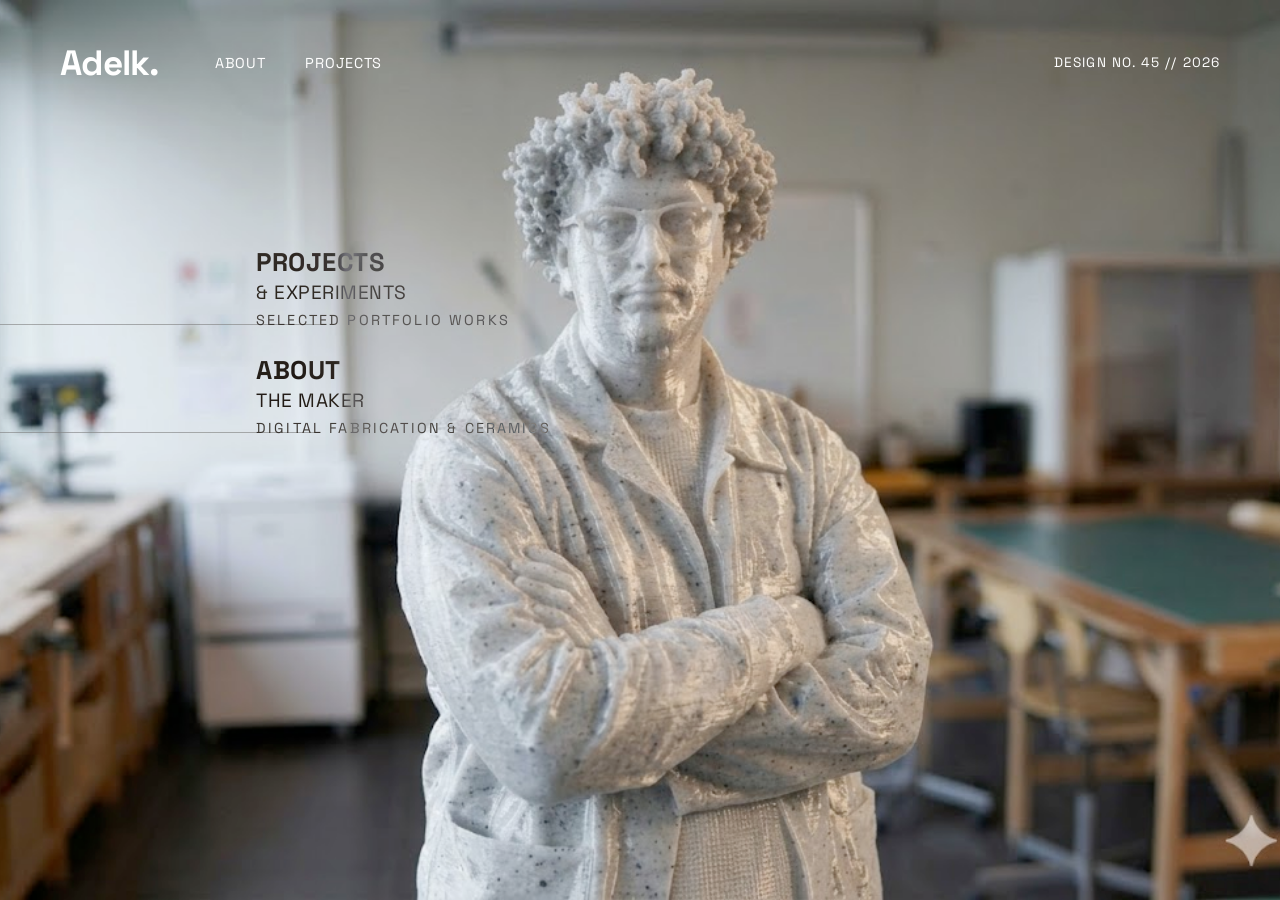
==== index.html @ 8883c1e1 "Initial commit for portfolio project with projects and about info" ====
<!DOCTYPE html>
<html lang="en">

<head>
    <meta charset="UTF-8">
    <meta name="viewport" content="width=device-width, initial-scale=1.0">
    <title>Adelk. - DESIGN NO. 45 // 2025</title>
    <link rel="stylesheet" href="style.css">
    <link rel="preconnect" href="https://fonts.googleapis.com">
    <link rel="preconnect" href="https://fonts.gstatic.com" crossorigin>
    <link href="https://fonts.googleapis.com/css2?family=Space+Grotesk:wght@300;400;600;700;800&display=swap"
        rel="stylesheet">
    <style>
        .clickable-info {
            text-decoration: none;
            color: inherit;
            display: block;
            pointer-events: auto;
            /* Re-enable pointer events since parent info-container has pointer-events: none */
            transition: opacity 0.3s ease, transform 0.3s ease;
        }

        .clickable-info:hover {
            opacity: 0.7;
            transform: translateX(10px);
        }
    </style>
</head>

<body>
    <div class="loader-mask"></div>
    <header class="header">
        <div class="header-left">
            <a href="index.html" class="logo" style="text-decoration:none; color:inherit;">Adelk.</a>
            <nav class="nav-links">
                <a href="about.html">About</a>
                <a href="projects.html">Projects</a>
            </nav>
        </div>
        <div class="header-right">DESIGN NO. 45 // 2026</div>
    </header>

    <main class="page-container">
        <!-- Giant Typography Background Overlay -->

        <!-- Blueprint Lines & Texts on the left -->
        <div class="info-container">
            <div class="blueprint-line line-1"></div>
            <div class="blueprint-line line-2"></div>

            <div class="info-block pos-1">
                <a href="projects.html" class="clickable-info">
                    <h2>PROJECTS<br><span>& EXPERIMENTS</span></h2>
                    <p style="margin-top: 5px;">SELECTED PORTFOLIO WORKS</p>
                </a>
            </div>

            <div class="info-block pos-2">
                <a href="about.html" class="clickable-info">
                    <h2>ABOUT<br><span>THE MAKER</span></h2>
                    <p style="margin-top: 5px;">DIGITAL FABRICATION & CERAMICS</p>
                </a>
            </div>
        </div>
    </main>
</body>

</html>
---- style.css ----
* {
    margin: 0;
    padding: 0;
    box-sizing: border-box;
}

body {
    font-family: 'Space Grotesk', sans-serif;
    color: #ffffff;
    overflow: hidden;
    -webkit-font-smoothing: antialiased;
    background-image: url('assets/main_bg.webp');
    background-size: cover;
    background-position: center;
    background-repeat: no-repeat;
    height: 100vh;
    width: 100vw;
}

.loader-mask {
    position: fixed;
    inset: 0;
    background: #000;
    z-index: 9999;
    animation: fadeOutLoader 0.8s ease-in-out 0.3s forwards;
    pointer-events: none;
}

@keyframes fadeOutLoader {
    to {
        opacity: 0;
        visibility: hidden;
    }
}

@keyframes fadeIn {
    from {
        opacity: 0;
    }

    to {
        opacity: 1;
    }
}

@keyframes slideUpFade {
    from {
        transform: translateY(40px);
        opacity: 0;
    }

    to {
        transform: translateY(0);
        opacity: 1;
    }
}

/* Header */
.header {
    position: fixed;
    top: 0;
    left: 0;
    width: 100%;
    padding: 40px 60px;
    display: flex;
    justify-content: space-between;
    align-items: center;
    z-index: 100;
    animation: fadeIn 1s ease-out 0.8s backwards;
    pointer-events: none;
}

.header-left {
    display: flex;
    align-items: center;
    gap: 3.5rem;
    pointer-events: auto;
}

.logo {
    font-size: 2.2rem;
    font-weight: 800;
    letter-spacing: -0.02em;
    text-decoration: none;
    color: #ffffff;
}

.nav-links {
    display: flex;
    gap: 2.5rem;
    align-items: center;
}

.nav-links a {
    color: #ffffff;
    text-decoration: none;
    font-size: 0.9rem;
    font-weight: 400;
    letter-spacing: 0.05em;
    text-transform: uppercase;
    position: relative;
    transition: opacity 0.3s ease;
}

.nav-links a::after {
    content: '';
    position: absolute;
    bottom: -4px;
    left: 0;
    width: 100%;
    height: 1px;
    background-color: #ffffff;
    transform: scaleX(0);
    transform-origin: right;
    transition: transform 0.4s cubic-bezier(0.19, 1, 0.22, 1);
}

.nav-links a:hover::after {
    transform: scaleX(1);
    transform-origin: left;
}

.nav-links a:hover {
    opacity: 0.7;
}

.header-right {
    font-size: 0.85rem;
    font-weight: 400;
    letter-spacing: 0.08em;
    text-transform: uppercase;
}

.header-design-text {
    font-size: 0.85rem;
    font-weight: 400;
    letter-spacing: 0.08em;
    text-transform: uppercase;
    display: none;
    /* Hide on mobile if needed, but let's keep it next to menu for now */
}

@media (min-width: 600px) {
    .header-design-text {
        display: block;
    }
}

/* Page Content Pages */
.page-content {
    background-color: rgba(17, 17, 17, 0.85);
    backdrop-filter: blur(10px);
    -webkit-backdrop-filter: blur(10px);
    overflow-y: auto;
    /* enable scrolling for inner pages */
    align-items: flex-start;
    padding-top: 120px;
}

.page-content.light-theme {
    background-color: transparent;
    backdrop-filter: none;
    -webkit-backdrop-filter: none;
}

.content-box {
    text-align: center;
    max-width: 600px;
    margin: 40px auto;
    padding: 40px;
    animation: slideUpFade 1s ease-out 0.4s backwards;
}

.content-box h1 {
    font-size: 3rem;
    font-weight: 800;
    margin-bottom: 20px;
    letter-spacing: -0.02em;
}

.content-box p {
    font-size: 1.1rem;
    line-height: 1.6;
    color: rgba(255, 255, 255, 0.8);
}

/* --- Light Layout Styles --- */
body.light-theme {
    background-image: none;
    background-color: #ffffff;
    color: #111111;
    overflow-x: hidden;
    overflow-y: auto;
    height: auto;
    min-height: 100vh;
}

.light-theme .header .logo,
.light-theme .header .nav-links a,
.light-theme .header .header-right {
    color: #111111 !important;
}

.light-theme .nav-links a::after {
    background-color: #111111;
}

.projects-horizontal-layout {
    display: flex;
    width: 100vw;
    height: calc(100vh - 120px);
    overflow: hidden;
    padding: 20px 0 60px 0;
    font-family: 'Space Grotesk', sans-serif;
}

/* Left Side: Slider Viewport */
.slider-viewport {
    flex: 1;
    position: relative;
    overflow: hidden;
    padding-left: 5vw;
    display: flex;
    align-items: center;
}

.slider-track {
    display: flex;
    height: 60vh;
    min-height: 400px;
    align-items: center;
    transition: transform 0.8s cubic-bezier(0.25, 1, 0.5, 1);
    gap: 3vw;
}

/* Individual Slide */
.slide {
    position: relative;
    width: 25vw;
    min-width: 300px;
    height: 100%;
    display: flex;
    flex-direction: column;
    transition: all 0.8s cubic-bezier(0.25, 1, 0.5, 1);
    opacity: 0.4;
    cursor: pointer;
}

.slide.active {
    width: 45vw;
    min-width: 500px;
    opacity: 1;
    cursor: default;
}

.slide-image-container {
    position: relative;
    width: 100%;
    height: 70%;
    overflow: hidden;
}

.slide img {
    width: 100%;
    height: 100%;
    object-fit: cover;
    transition: transform 0.8s;
}

.slide.active img {
    transform: scale(1.02);
}

.slide-overlay {
    position: absolute;
    inset: 0;
    background: rgba(0, 0, 0, 0.2);
    display: flex;
    flex-direction: column;
    justify-content: center;
    align-items: center;
    opacity: 0;
    transition: opacity 0.5s;
    color: #ffffff;
    text-align: center;
}

.slide.active .slide-overlay {
    opacity: 1;
}

.slide-overlay h2 {
    font-size: 2.5rem;
    font-weight: 800;
    letter-spacing: 0.05em;
    line-height: 1.2;
    margin-bottom: 20px;
    text-shadow: 0 4px 12px rgba(0, 0, 0, 0.3);
}

.slide-stats {
    display: flex;
    gap: 20px;
    position: absolute;
    bottom: 20px;
    left: 20px;
    font-size: 0.9rem;
    font-weight: 600;
    text-shadow: 0 2px 8px rgba(0, 0, 0, 0.3);
}

.slide-index-bg {
    position: absolute;
    bottom: -15px;
    right: 15px;
    font-size: 4rem;
    font-weight: 800;
    color: transparent;
    -webkit-text-stroke: 1px rgba(255, 255, 255, 0.6);
    opacity: 0;
    transition: opacity 0.5s;
}

.slide:not(.active) .slide-index-bg {
    opacity: 1;
}

.slide-footer {
    margin-top: 20px;
    display: flex;
    flex-direction: row;
    justify-content: space-between;
    align-items: flex-start;
    gap: 20px;
    padding-top: 15px;
    border-top: 1px solid #e0e0e0;
}

.slide-excerpt {
    font-size: 0.8rem;
    line-height: 1.6;
    color: #888;
    flex: 1;
}

.slide.active .slide-excerpt {
    color: #444;
}

.more-link {
    font-size: 0.75rem;
    font-weight: 700;
    color: #111;
    text-decoration: none;
    letter-spacing: 0.1em;
    white-space: nowrap;
    opacity: 0;
    transition: opacity 0.3s;
}

.slide.active .more-link {
    opacity: 1;
}

/* Right Side: Sidebar */
.slider-sidebar {
    width: 350px;
    flex-shrink: 0;
    padding: 20px 60px 40px 40px;
    display: flex;
    flex-direction: column;
    justify-content: center;
    position: relative;
}

.sidebar-header {
    display: flex;
    align-items: flex-start;
    margin-bottom: 20px;
    position: relative;
}

.sidebar-line {
    position: absolute;
    left: -80px;
    top: 25px;
    width: 60px;
    height: 1px;
    background: #ccc;
}

.sidebar-num {
    font-size: 3.5rem;
    font-weight: 200;
    line-height: 1;
    color: transparent;
    -webkit-text-stroke: 1px #ccc;
    margin-right: 15px;
}

.sidebar-title {
    font-size: 1.3rem;
    font-weight: 800;
    line-height: 1.2;
    padding-top: 8px;
}

.sidebar-desc {
    font-size: 0.85rem;
    line-height: 1.6;
    color: #888;
    margin-bottom: 40px;
}

.sidebar-nav {
    display: flex;
    flex-direction: column;
    gap: 30px;
}

.nav-numbers {
    display: flex;
    flex-direction: column;
    gap: 15px;
    font-size: 0.9rem;
    font-weight: 600;
    color: #ccc;
    align-items: flex-start;
    padding-left: 20px;
}

.nav-num {
    cursor: pointer;
    transition: color 0.3s;
}

.nav-num:hover,
.nav-num.active {
    color: #111;
}

.nav-buttons {
    display: flex;
    gap: 10px;
}

.nav-btn {
    border: 1px solid #ddd;
    background: transparent;
    padding: 15px 20px;
    font-family: inherit;
    font-size: 0.7rem;
    font-weight: 700;
    letter-spacing: 0.1em;
    cursor: pointer;
    color: #111;
    transition: background 0.3s, color 0.3s, border-color 0.3s;
    text-align: center;
    flex: 1;
    border-radius: 4px;
}

.nav-btn span {
    font-size: 1rem;
    font-weight: 300;
    display: block;
    margin-top: 5px;
    color: #888;
}

.nav-btn:hover {
    border-color: #111;
}

.scroll-indicator {
    position: absolute;
    bottom: 20px;
    right: 40px;
    display: flex;
    flex-direction: column;
    align-items: center;
    gap: 15px;
    font-size: 0.6rem;
    font-weight: 600;
    letter-spacing: 0.1em;
    color: #999;
}

.scroll-line {
    width: 1px;
    height: 40px;
    background: #ccc;
}

/* Fixed Header Adjustment */
.projects-horizontal-layout {
    display: flex;
    width: 100vw;
    height: auto;
    min-height: calc(100vh - 120px);
    overflow: visible;
    padding: 20px 0 60px 0;
    font-family: 'Space Grotesk', sans-serif;
}

/* --- Project Scrolling Details --- */
.project-details-scroll {
    width: 100%;
    max-width: 1200px;
    margin: 0 auto;
    padding: 20px 40px 100px 40px;
    /* Reduced top padding from 100px to 20px */
}

.detail-block {
    display: flex;
    align-items: center;
    justify-content: space-between;
    gap: 80px;
    margin-bottom: 150px;
}

/* Reverse every other block */
.detail-block:nth-child(even) {
    flex-direction: row-reverse;
}

.detail-text {
    flex: 1;
    color: #111;
}

.detail-title {
    font-size: 2.5rem;
    font-weight: 800;
    letter-spacing: -0.02em;
    margin-bottom: 25px;
    line-height: 1.1;
    opacity: 0;
    transform: translateY(30px);
    transition: opacity 0.8s ease, transform 0.8s cubic-bezier(0.19, 1, 0.22, 1);
}

.detail-paragraph {
    font-size: 1.15rem;
    line-height: 1.8;
    color: #444;
    opacity: 0;
    transform: translateY(30px);
    transition: opacity 0.8s ease 0.2s, transform 0.8s cubic-bezier(0.19, 1, 0.22, 1) 0.2s;
}

.detail-image {
    flex: 1;
    max-width: 50vw;
    position: relative;
    border-radius: 8px;
    overflow: hidden;
    box-shadow: 0 20px 50px rgba(0, 0, 0, 0.1);
    opacity: 0;
    transform: translateY(40px) scale(0.95);
    transition: all 1s cubic-bezier(0.19, 1, 0.22, 1) 0.1s;
}

.detail-image.no-shadow {
    box-shadow: none !important;
}

.detail-image img {
    width: 100%;
    height: auto;
    display: block;
    transform: scale(1.1);
    transition: transform 1.5s cubic-bezier(0.19, 1, 0.22, 1);
}

/* Animation triggers (applied via JS Intersection Observer) */
.detail-block.in-view .detail-title,
.detail-block.in-view .detail-paragraph {
    opacity: 1;
    transform: translateY(0);
}

.detail-block.in-view .detail-image {
    opacity: 1;
    transform: translateY(0) scale(1);
}

.detail-block.in-view .detail-image img {
    transform: scale(1);
}

/* Page Container (Modify to allow natural scrolling page) */
.page-container {
    position: relative;
    width: 100vw;
    min-height: 100vh;
    display: block;
}

.giant-outline {
    position: absolute;
    left: 55%;
    top: 50%;
    transform: translate(-50%, -50%);
    font-size: 55vw;
    font-family: 'Helvetica Neue', Helvetica, Arial, sans-serif;
    font-weight: 200;
    color: transparent;
    -webkit-text-stroke: 1.5px rgba(255, 255, 255, 0.45);
    letter-spacing: -0.05em;
    pointer-events: none;
    animation: fadeIn 1.2s ease-out 0.6s backwards;
}

.info-container {
    position: absolute;
    top: 0;
    left: 0;
    width: 100%;
    height: 100%;
    pointer-events: none;
    mix-blend-mode: difference;
    /* helps with readability */
}

.blueprint-line {
    position: absolute;
    height: 1px;
    background-color: rgba(255, 255, 255, 0.3);
    left: 0;
    animation: fadeIn 1s ease-out 1s backwards;
}

.line-1 {
    top: 36%;
    width: 25vw;
}

.line-2 {
    top: 48%;
    width: 25vw;
}

.info-block {
    position: absolute;
    left: 20vw;
    transform: translateY(-50%);
    animation: slideUpFade 1s ease-out 0.9s backwards;
}

.info-block.pos-1 {
    top: 32%;
}

.info-block.pos-2 {
    top: 44%;
}

.info-block p {
    font-weight: 400;
    font-size: 0.9rem;
    line-height: 1.6;
    letter-spacing: 0.15em;
    color: rgba(255, 255, 255, 0.85);
}

.info-block h2 {
    font-weight: 800;
    font-size: 1.6rem;
    line-height: 1.1;
    letter-spacing: 0.02em;
    color: #ffffff;
    margin-top: 5px;
}

.info-block h2 span {
    font-weight: 400;
    font-size: 1.2rem;
}

/* Responsive */
@media (max-width: 900px) {
    .header {
        padding: 30px;
    }

    .header-left {
        gap: 2rem;
    }

    .nav-links {
        gap: 1.5rem;
    }

    .giant-outline {
        font-size: 80vw;
    }

    .info-block {
        left: 10vw;
    }

    .blueprint-line.line-1,
    .blueprint-line.line-2 {
        width: 15vw;
    }

    .details-gallery {
        grid-template-columns: 1fr;
    }
}

@media (max-width: 600px) {
    .header {
        padding: 20px;
        flex-direction: column;
        gap: 15px;
    }

    .header-left {
        flex-direction: column;
        gap: 10px;
    }

    .nav-links {
        gap: 1rem;
    }

    .logo {
        font-size: 1.5rem;
    }

    .header-right {
        font-size: 0.6rem;
    }

    .giant-outline {
        font-size: 100vw;
        top: 40%;
    }

    .info-block.pos-1 {
        top: 25%;
    }

    .info-block.pos-2 {
        top: 40%;
    }

    .carousel-container {
        height: 40vh;
        min-height: 300px;
    }

    .details-content {
        padding: 20px;
    }

    .details-gallery img {
        height: 250px;
    }
}
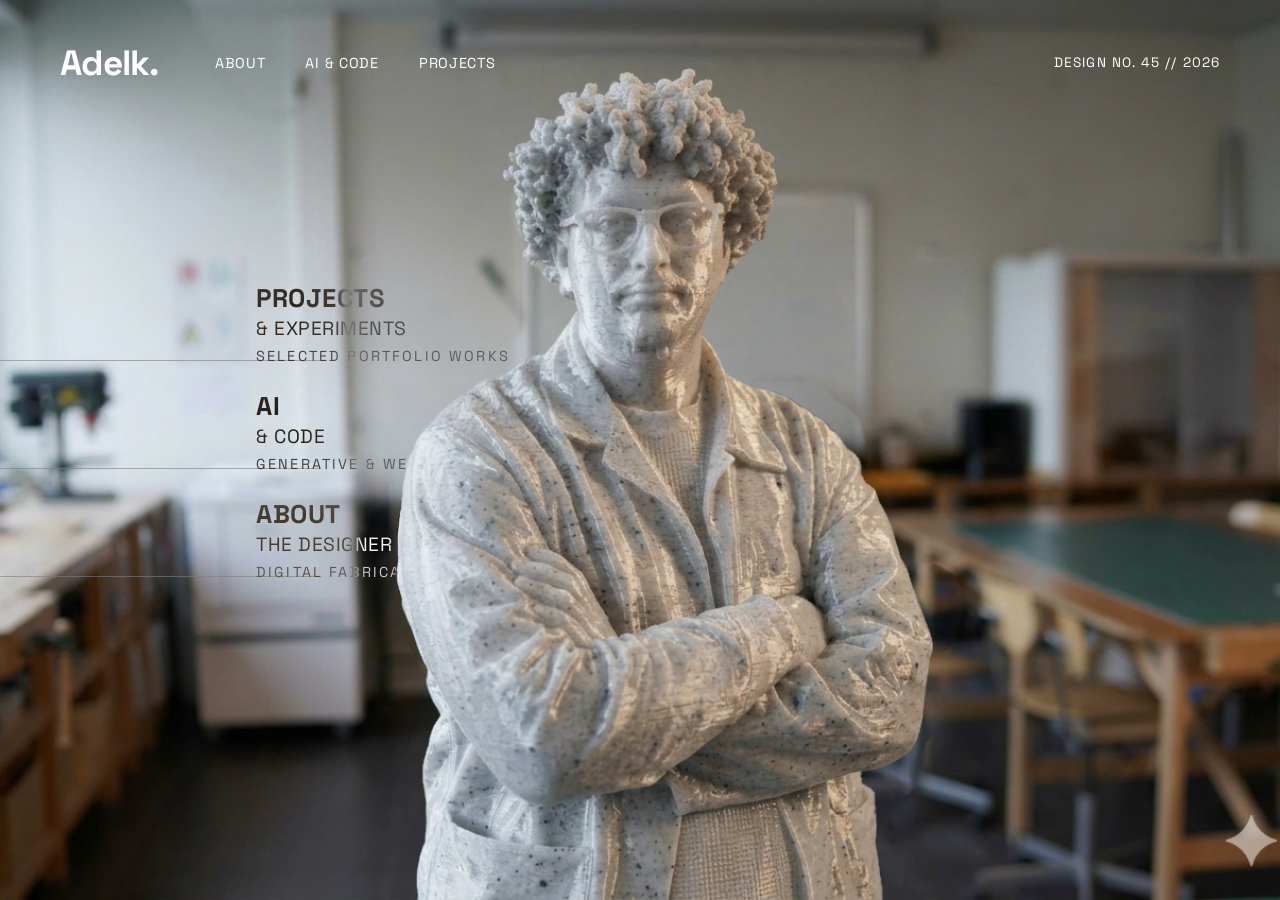
==== commit c9e959f1: "Update LinkedIn URL and fix projects page header text color" ====
--- a/index.html
+++ b/index.html
@@ -34,6 +34,7 @@
             <a href="index.html" class="logo" style="text-decoration:none; color:inherit;">Adelk.</a>
             <nav class="nav-links">
                 <a href="about.html">About</a>
+                <a href="ai.html" class="ai-hover-trigger">AI & CODE</a>
                 <a href="projects.html">Projects</a>
             </nav>
         </div>
@@ -47,6 +48,7 @@
         <div class="info-container">
             <div class="blueprint-line line-1"></div>
             <div class="blueprint-line line-2"></div>
+            <div class="blueprint-line line-3"></div>
 
             <div class="info-block pos-1">
                 <a href="projects.html" class="clickable-info">
@@ -56,13 +58,48 @@
             </div>
 
             <div class="info-block pos-2">
+                <a href="ai.html" class="clickable-info ai-hover-trigger">
+                    <h2>AI<br><span>& CODE</span></h2>
+                    <p style="margin-top: 5px;">GENERATIVE & WEB SYSTEMS</p>
+                </a>
+            </div>
+
+            <div class="info-block pos-3">
                 <a href="about.html" class="clickable-info">
-                    <h2>ABOUT<br><span>THE MAKER</span></h2>
+                    <h2>ABOUT<br><span>THE DESIGNER</span></h2>
                     <p style="margin-top: 5px;">DIGITAL FABRICATION & CERAMICS</p>
                 </a>
             </div>
         </div>
+        <div class="home-subject-container" id="homeSubject">
+            <img src="assets/subject_about.png" alt="About Me" class="home-subject-about">
+            <img src="assets/subject_projects.png" alt="My Projects" class="home-subject-projects">
+            <img src="assets/subject_ai.png" alt="AI & CODE" class="home-subject-ai">
+        </div>
     </main>
+
+    <script>
+        document.addEventListener('DOMContentLoaded', () => {
+            const aboutLinks = document.querySelectorAll('a[href="about.html"]');
+            const projectLinks = document.querySelectorAll('a[href="projects.html"]');
+
+            aboutLinks.forEach(link => {
+                link.addEventListener('mouseenter', () => document.body.classList.add('show-about-hover'));
+                link.addEventListener('mouseleave', () => document.body.classList.remove('show-about-hover'));
+            });
+
+            projectLinks.forEach(link => {
+                link.addEventListener('mouseenter', () => document.body.classList.add('show-project-hover'));
+                link.addEventListener('mouseleave', () => document.body.classList.remove('show-project-hover'));
+            });
+
+            const aiLinks = document.querySelectorAll('.ai-hover-trigger');
+            aiLinks.forEach(link => {
+                link.addEventListener('mouseenter', () => document.body.classList.add('show-ai-hover'));
+                link.addEventListener('mouseleave', () => document.body.classList.remove('show-ai-hover'));
+            });
+        });
+    </script>
 </body>
 
 </html>
--- a/style.css
+++ b/style.css
@@ -7,9 +7,10 @@
 body {
     font-family: 'Space Grotesk', sans-serif;
     color: #ffffff;
-    overflow: hidden;
+    overflow-y: auto;
+    overflow-x: hidden;
     -webkit-font-smoothing: antialiased;
-    background-image: url('assets/main_bg.webp');
+    background-image: url('assets/main_bg_clean.png');
     background-size: cover;
     background-position: center;
     background-repeat: no-repeat;
@@ -68,7 +69,30 @@
     z-index: 100;
     animation: fadeIn 1s ease-out 0.8s backwards;
     pointer-events: none;
-}
+    transition: padding 0.4s ease, background-color 0.4s ease, border-bottom 0.4s ease, backdrop-filter 0.4s ease, transform 0.4s cubic-bezier(0.16, 1, 0.3, 1);
+}
+
+/* Scrolled state for header */
+.header.scrolled {
+    padding: 18px 60px;
+    background-color: rgba(245, 245, 245, 0.7);
+    backdrop-filter: blur(12px);
+    -webkit-backdrop-filter: blur(12px);
+    border-bottom: 1px solid rgba(0, 0, 0, 0.05);
+    pointer-events: auto;
+}
+
+/* Hidden state for header on scroll down */
+.header.header-hidden {
+    transform: translateY(-100%);
+}
+
+/* Dark theme specific scrolled state */
+.projects-page-body .header.scrolled {
+    background-color: rgba(0, 0, 0, 0.75);
+    border-bottom: 1px solid rgba(255, 255, 255, 0.08);
+}
+
 
 .header-left {
     display: flex;
@@ -205,311 +229,341 @@
     background-color: #111111;
 }
 
-.projects-horizontal-layout {
+.projects-page-body .header .logo,
+.projects-page-body .header .nav-links a,
+.projects-page-body .header .header-right {
+    color: #ffffff !important;
+}
+
+.projects-page-body .nav-links a::after {
+    background-color: #ffffff !important;
+}
+
+/* --- New Hero Showcase (Full-Screen Immersive) --- */
+.projects-page {
+    background: #000000;
+    overflow-x: hidden;
+    color: #ffffff;
+}
+
+/* Ensure the body image from main page doesn't overlay here */
+.projects-page-body {
+    background-image: none !important;
+    background-color: #000000;
+    overflow-y: auto !important; /* Allow scrolling on projects page */
+}
+
+.hero-showcase {
     display: flex;
     width: 100vw;
-    height: calc(100vh - 120px);
-    overflow: hidden;
-    padding: 20px 0 60px 0;
+    min-height: 100vh;
+    padding: 0 5vw;
+    align-items: center;
+    justify-content: space-between;
+    position: relative;
+    z-index: 2;
     font-family: 'Space Grotesk', sans-serif;
-}
-
-/* Left Side: Slider Viewport */
-.slider-viewport {
-    flex: 1;
-    position: relative;
-    overflow: hidden;
-    padding-left: 5vw;
-    display: flex;
-    align-items: center;
-}
-
-.slider-track {
-    display: flex;
-    height: 60vh;
-    min-height: 400px;
-    align-items: center;
-    transition: transform 0.8s cubic-bezier(0.25, 1, 0.5, 1);
-    gap: 3vw;
-}
-
-/* Individual Slide */
-.slide {
-    position: relative;
-    width: 25vw;
-    min-width: 300px;
-    height: 100%;
-    display: flex;
-    flex-direction: column;
-    transition: all 0.8s cubic-bezier(0.25, 1, 0.5, 1);
-    opacity: 0.4;
-    cursor: pointer;
-}
-
-.slide.active {
-    width: 45vw;
-    min-width: 500px;
-    opacity: 1;
-    cursor: default;
-}
-
-.slide-image-container {
-    position: relative;
-    width: 100%;
-    height: 70%;
-    overflow: hidden;
-}
-
-.slide img {
+    margin-bottom: 0;
+}
+
+/* The background container for the immersive image */
+.main-image-wrapper {
+    position: fixed;
+    top: 0;
+    left: 0;
+    width: 100vw;
+    height: 100vh;
+    z-index: -1;
+    pointer-events: none;
+}
+
+.main-image-wrapper img {
     width: 100%;
     height: 100%;
     object-fit: cover;
-    transition: transform 0.8s;
-}
-
-.slide.active img {
-    transform: scale(1.02);
-}
-
-.slide-overlay {
+    transition: transform 1.2s cubic-bezier(0.19, 1, 0.22, 1), opacity 0.8s ease, filter 0.8s ease;
+}
+
+.main-image-wrapper.blurred img {
+    filter: blur(25px);
+}
+
+/* Soft dark overlay to help text legibility */
+.main-image-wrapper::after {
+    content: '';
     position: absolute;
     inset: 0;
-    background: rgba(0, 0, 0, 0.2);
+    background: linear-gradient(to bottom, rgba(0, 0, 0, 0.2) 0%, rgba(0, 0, 0, 0.5) 100%);
+    pointer-events: none;
+}
+
+/* Left: Large Titles & Socials */
+.hero-left {
+    flex: 0 0 35%;
     display: flex;
     flex-direction: column;
     justify-content: center;
-    align-items: center;
-    opacity: 0;
-    transition: opacity 0.5s;
+    padding-bottom: 5vh;
+}
+
+.project-index-large {
+    font-size: 1.5rem;
+    font-weight: 700;
+    margin-bottom: 20px;
+    opacity: 0.8;
     color: #ffffff;
-    text-align: center;
-}
-
-.slide.active .slide-overlay {
-    opacity: 1;
-}
-
-.slide-overlay h2 {
-    font-size: 2.5rem;
+    text-shadow: 0 2px 10px rgba(0, 0, 0, 0.3);
+}
+
+.project-title-large {
+    font-size: 7rem;
     font-weight: 800;
-    letter-spacing: 0.05em;
-    line-height: 1.2;
-    margin-bottom: 20px;
-    text-shadow: 0 4px 12px rgba(0, 0, 0, 0.3);
-}
-
-.slide-stats {
-    display: flex;
-    gap: 20px;
-    position: absolute;
-    bottom: 20px;
-    left: 20px;
-    font-size: 0.9rem;
-    font-weight: 600;
-    text-shadow: 0 2px 8px rgba(0, 0, 0, 0.3);
-}
-
-.slide-index-bg {
-    position: absolute;
-    bottom: -15px;
-    right: 15px;
-    font-size: 4rem;
-    font-weight: 800;
-    color: transparent;
-    -webkit-text-stroke: 1px rgba(255, 255, 255, 0.6);
-    opacity: 0;
-    transition: opacity 0.5s;
-}
-
-.slide:not(.active) .slide-index-bg {
-    opacity: 1;
-}
-
-.slide-footer {
-    margin-top: 20px;
-    display: flex;
-    flex-direction: row;
-    justify-content: space-between;
-    align-items: flex-start;
-    gap: 20px;
-    padding-top: 15px;
-    border-top: 1px solid #e0e0e0;
-}
-
-.slide-excerpt {
-    font-size: 0.8rem;
+    line-height: 0.9;
+    letter-spacing: -0.04em;
+    margin-bottom: 30px;
+    text-transform: uppercase;
+    color: #ffffff;
+    text-shadow: 0 5px 30px rgba(0, 0, 0, 0.5);
+}
+
+.project-excerpt-large {
+    font-size: 1.1rem;
     line-height: 1.6;
-    color: #888;
-    flex: 1;
-}
-
-.slide.active .slide-excerpt {
-    color: #444;
-}
-
-.more-link {
-    font-size: 0.75rem;
-    font-weight: 700;
-    color: #111;
-    text-decoration: none;
-    letter-spacing: 0.1em;
-    white-space: nowrap;
-    opacity: 0;
-    transition: opacity 0.3s;
-}
-
-.slide.active .more-link {
-    opacity: 1;
-}
-
-/* Right Side: Sidebar */
-.slider-sidebar {
-    width: 350px;
-    flex-shrink: 0;
-    padding: 20px 60px 40px 40px;
-    display: flex;
-    flex-direction: column;
-    justify-content: center;
-    position: relative;
-}
-
-.sidebar-header {
-    display: flex;
-    align-items: flex-start;
-    margin-bottom: 20px;
-    position: relative;
-}
-
-.sidebar-line {
-    position: absolute;
-    left: -80px;
-    top: 25px;
-    width: 60px;
-    height: 1px;
-    background: #ccc;
-}
-
-.sidebar-num {
-    font-size: 3.5rem;
-    font-weight: 200;
-    line-height: 1;
-    color: transparent;
-    -webkit-text-stroke: 1px #ccc;
-    margin-right: 15px;
-}
-
-.sidebar-title {
-    font-size: 1.3rem;
-    font-weight: 800;
-    line-height: 1.2;
-    padding-top: 8px;
-}
-
-.sidebar-desc {
-    font-size: 0.85rem;
-    line-height: 1.6;
-    color: #888;
+    color: rgba(255, 255, 255, 0.9);
+    max-width: 400px;
     margin-bottom: 40px;
 }
 
-.sidebar-nav {
-    display: flex;
-    flex-direction: column;
-    gap: 30px;
-}
-
-.nav-numbers {
+.hero-socials {
     display: flex;
     flex-direction: column;
     gap: 15px;
-    font-size: 0.9rem;
+    position: absolute;
+    left: 2vw;
+    top: 50%;
+    transform: translateY(-50%);
+}
+
+.hero-socials a {
+    writing-mode: vertical-rl;
+    text-orientation: mixed;
+    transform: rotate(180deg);
+    font-size: 0.7rem;
     font-weight: 600;
-    color: #ccc;
-    align-items: flex-start;
-    padding-left: 20px;
-}
-
-.nav-num {
+    text-decoration: none;
+    color: rgba(255, 255, 255, 0.6);
+    letter-spacing: 0.2em;
+    transition: color 0.3s;
+}
+
+.hero-socials a:hover {
+    color: #ffffff;
+}
+
+.hero-read-more {
+    margin-top: 20px;
+    background: transparent;
+    border: 1px solid rgba(255, 255, 255, 0.3);
+    color: #ffffff;
+    padding: 12px 25px;
+    font-size: 0.8rem;
+    font-weight: 600;
+    letter-spacing: 0.15em;
+    text-transform: uppercase;
     cursor: pointer;
-    transition: color 0.3s;
-}
-
-.nav-num:hover,
-.nav-num.active {
+    transition: all 0.3s cubic-bezier(0.19, 1, 0.22, 1);
+    width: fit-content;
+    border-radius: 2px;
+}
+
+.hero-read-more:hover {
+    background: #ffffff;
+    color: #000000;
+    border-color: #ffffff;
+    transform: translateY(-2px);
+    box-shadow: 0 5px 15px rgba(255, 255, 255, 0.2);
+}
+
+/* Center: Focal area for dots */
+.hero-center {
+    flex: 1;
+    height: 100%;
+    display: flex;
+    flex-direction: column;
+    align-items: center;
+    justify-content: flex-end;
+    padding-bottom: 5vh;
+    position: relative;
+    pointer-events: none;
+}
+
+.hero-dots-wrapper {
+    position: absolute;
+    bottom: 40px;
+    left: 50%;
+    transform: translateX(-50%);
+    display: flex;
+    align-items: center;
+    gap: 30px;
+    z-index: 10;
+    pointer-events: auto;
+}
+
+.hero-arrow {
+    background: transparent;
+    border: none;
+    color: rgba(255, 255, 255, 0.4);
+    cursor: pointer;
+    display: flex;
+    align-items: center;
+    justify-content: center;
+    padding: 10px;
+    transition: all 0.3s cubic-bezier(0.19, 1, 0.22, 1);
+}
+
+.hero-arrow:hover {
+    color: #ffffff;
+    transform: scale(1.2);
+}
+
+.hero-arrow svg {
+    width: 28px;
+    height: 28px;
+}
+
+.hero-dots {
+    display: flex;
+    gap: 16px;
+    align-items: center;
+}
+
+.dot {
+    width: 8px;
+    height: 8px;
+    border-radius: 50%;
+    background: rgba(255, 255, 255, 0.4);
+    cursor: pointer;
+    transition: all 0.4s cubic-bezier(0.19, 1, 0.22, 1);
+    position: relative;
+}
+
+/* Expand clickable hitbox of the dot */
+.dot::after {
+    content: '';
+    position: absolute;
+    top: -8px;
+    left: -8px;
+    right: -8px;
+    bottom: -8px;
+}
+
+.dot:hover {
+    background: rgba(255, 255, 255, 0.8);
+    transform: scale(1.2);
+}
+
+.dot.active {
+    background: #ffffff;
+    transform: scale(1.5);
+    box-shadow: 0 0 12px rgba(255, 255, 255, 0.5);
+}
+
+/* Spinner Keyframes for details loader */
+@keyframes spin {
+    to {
+        transform: rotate(360deg);
+    }
+}
+
+
+/* Next Project Transition Footer (at the bottom of detail pages) */
+.next-project-footer {
+    margin-top: 120px;
+    padding: 100px 0;
+    border-top: 1px solid rgba(0, 0, 0, 0.05);
+    text-align: center;
+    cursor: pointer;
+    transition: background-color 0.4s ease;
+}
+
+.next-project-footer:hover {
+    background-color: rgba(0, 0, 0, 0.01);
+}
+
+.next-project-label {
+    font-size: 0.8rem;
+    font-weight: 600;
+    letter-spacing: 0.25em;
+    text-transform: uppercase;
+    color: #888;
+}
+
+.next-project-title {
+    font-size: clamp(2.5rem, 6vw, 4.5rem);
+    font-weight: 800;
+    margin-top: 15px;
+    margin-bottom: 35px;
+    letter-spacing: -0.03em;
     color: #111;
-}
-
-.nav-buttons {
-    display: flex;
-    gap: 10px;
-}
-
-.nav-btn {
-    border: 1px solid #ddd;
-    background: transparent;
-    padding: 15px 20px;
-    font-family: inherit;
-    font-size: 0.7rem;
-    font-weight: 700;
-    letter-spacing: 0.1em;
-    cursor: pointer;
+    text-transform: uppercase;
+    transition: transform 0.4s cubic-bezier(0.19, 1, 0.22, 1);
+}
+
+.next-project-footer:hover .next-project-title {
+    transform: translateY(-5px);
+}
+
+.next-project-footer-arrow {
+    display: inline-flex;
+    align-items: center;
+    justify-content: center;
+    width: 70px;
+    height: 70px;
+    border-radius: 50%;
+    border: 2px solid #111;
     color: #111;
-    transition: background 0.3s, color 0.3s, border-color 0.3s;
-    text-align: center;
-    flex: 1;
-    border-radius: 4px;
-}
-
-.nav-btn span {
-    font-size: 1rem;
-    font-weight: 300;
-    display: block;
-    margin-top: 5px;
-    color: #888;
-}
-
-.nav-btn:hover {
-    border-color: #111;
-}
-
-.scroll-indicator {
-    position: absolute;
-    bottom: 20px;
-    right: 40px;
-    display: flex;
-    flex-direction: column;
-    align-items: center;
-    gap: 15px;
-    font-size: 0.6rem;
-    font-weight: 600;
-    letter-spacing: 0.1em;
-    color: #999;
-}
-
-.scroll-line {
-    width: 1px;
-    height: 40px;
-    background: #ccc;
-}
-
-/* Fixed Header Adjustment */
-.projects-horizontal-layout {
-    display: flex;
-    width: 100vw;
-    height: auto;
-    min-height: calc(100vh - 120px);
-    overflow: visible;
-    padding: 20px 0 60px 0;
-    font-family: 'Space Grotesk', sans-serif;
-}
+    transition: all 0.4s cubic-bezier(0.19, 1, 0.22, 1);
+}
+
+.next-project-footer:hover .next-project-footer-arrow {
+    background-color: #111;
+    color: #fff;
+    transform: scale(1.1);
+}
+
+/* Animations for project switch */
+.fade-out {
+    opacity: 0 !important;
+    transform: translateY(20px) !important;
+}
+
+.fade-in {
+    opacity: 1 !important;
+    transform: translateY(0) !important;
+}
+
+/* Opacity-only transitions to avoid shifting full screen background elements */
+.fade-out-opacity {
+    opacity: 0 !important;
+    transition: opacity 0.4s ease-out !important;
+}
+
+.fade-in-opacity {
+    opacity: 1 !important;
+    transition: opacity 0.6s ease-in !important;
+}
+
 
 /* --- Project Scrolling Details --- */
 .project-details-scroll {
+    position: relative;
+    z-index: 10;
     width: 100%;
     max-width: 1200px;
     margin: 0 auto;
     padding: 20px 40px 100px 40px;
-    /* Reduced top padding from 100px to 20px */
+    background: transparent;
+    min-height: 100vh;
 }
 
 .detail-block {
@@ -588,6 +642,118 @@
 
 .detail-block.in-view .detail-image img {
     transform: scale(1);
+}
+
+/* Image Hover Swap Logic */
+.detail-image {
+    position: relative;
+}
+
+.detail-image img.hover-img {
+    position: absolute;
+    top: 0;
+    left: 0;
+    width: 100%;
+    height: 100%;
+    opacity: 0;
+    transition: opacity 0.5s ease-in-out;
+    pointer-events: none;
+    object-fit: cover;
+}
+
+.detail-image:hover img.hover-img {
+    opacity: 1;
+}
+
+/* Home page subject image (Bottom centered, precise scale) */
+.home-subject-container {
+    position: fixed;
+    left: 50%;
+    bottom: 0px;
+    /* Touch the very bottom */
+    transform: translateX(-50%);
+    width: auto;
+    height: 100vh;
+    /* Fill the screen vertically */
+    z-index: 10;
+    /* Ensure it stays above other elements */
+    pointer-events: none;
+    display: flex;
+    justify-content: center;
+    align-items: flex-end;
+    /* Align character bottom to screen bottom */
+    opacity: 1;
+    /* Visible by default now */
+    transition: opacity 0.8s cubic-bezier(0.19, 1, 0.22, 1);
+}
+
+.home-subject-container img {
+    position: absolute;
+    bottom: 0;
+    height: 100%;
+    /* Fill the 100vh container */
+    width: auto;
+    max-width: none;
+    /* Allow it to be as wide as needed */
+    object-fit: contain;
+    opacity: 0;
+    /* Exit position: completely below the screen (100vh displacement) */
+    transform: translateY(100vh);
+    /* Slightly faster duration (0.7s) */
+    transition: opacity 0.7s cubic-bezier(0.19, 1, 0.22, 1),
+        transform 0.7s cubic-bezier(0.19, 1, 0.22, 1);
+}
+
+/* Note: For best results, use PNGs with truly transparent backgrounds.
+   Removing drop-shadow because it outlines the white rectangle if not transparent. */
+
+/* Default state: About character is UP and visible */
+.home-subject-about {
+    opacity: 1 !important;
+    transform: translateY(0) !important;
+    transition-delay: 0.4s !important;
+}
+
+/* Base styles for secondary subject images (initially hidden/down) */
+.home-subject-projects,
+.home-subject-ai {
+    opacity: 0;
+    transform: translateY(100vh);
+    transition-delay: 0s;
+}
+
+/* When PROJECTS is hovered, hide About and AI, show Projects */
+body.show-project-hover .home-subject-about,
+body.show-project-hover .home-subject-ai {
+    opacity: 0 !important;
+    transform: translateY(100vh) !important;
+    transition-delay: 0s !important;
+}
+
+body.show-project-hover .home-subject-projects {
+    opacity: 1;
+    transform: translateY(0);
+    transition-delay: 0.4s;
+}
+
+/* When AI is hovered, hide About and Projects, show AI */
+body.show-ai-hover .home-subject-about,
+body.show-ai-hover .home-subject-projects {
+    opacity: 0 !important;
+    transform: translateY(100vh) !important;
+    transition-delay: 0s !important;
+}
+
+body.show-ai-hover .home-subject-ai {
+    opacity: 1;
+    transform: translateY(0);
+    transition-delay: 0.4s;
+}
+
+/* Universal transition-delay reset on mouseleave */
+.home-subject-projects,
+.home-subject-ai {
+    transition-delay: 0s;
 }
 
 /* Page Container (Modify to allow natural scrolling page) */
@@ -633,12 +799,17 @@
 }
 
 .line-1 {
-    top: 36%;
+    top: 40%;
     width: 25vw;
 }
 
 .line-2 {
-    top: 48%;
+    top: 52%;
+    width: 25vw;
+}
+
+.line-3 {
+    top: 64%;
     width: 25vw;
 }
 
@@ -650,11 +821,15 @@
 }
 
 .info-block.pos-1 {
-    top: 32%;
+    top: 36%;
 }
 
 .info-block.pos-2 {
-    top: 44%;
+    top: 48%;
+}
+
+.info-block.pos-3 {
+    top: 60%;
 }
 
 .info-block p {
@@ -760,4 +935,415 @@
     .details-gallery img {
         height: 250px;
     }
-}+}
+/* Markdown-Rendered Styles */
+.markdown-body h2 {
+    font-size: 2.5rem;
+    font-weight: 800;
+    margin: 80px 0 30px;
+    letter-spacing: -0.02em;
+}
+
+.markdown-body h3 {
+    font-size: 1.8rem;
+    font-weight: 700;
+    margin: 40px 0 20px;
+}
+
+.markdown-body p {
+    font-size: 1.15rem;
+    line-height: 1.8;
+    color: #444;
+    margin-bottom: 25px;
+}
+
+.markdown-body img {
+    max-width: 100%;
+    height: auto;
+    border-radius: 8px;
+    margin: 40px 0;
+    box-shadow: 0 10px 40px rgba(0,0,0,0.1);
+}
+
+.markdown-body hr {
+    border: none;
+    height: 1px;
+    background: #eee;
+    margin: 80px 0;
+}
+
+.markdown-body ul {
+    list-style: none;
+    padding: 0;
+    margin-bottom: 30px;
+}
+
+.markdown-body li {
+    margin-bottom: 15px;
+    padding-left: 20px;
+    border-left: 2px solid #ddd;
+    font-size: 1.1rem;
+    color: #555;
+}
+
+/* Custom Layout Classes used in MD */
+.markdown-body .image-grid {
+    display: grid;
+    grid-template-columns: 1fr 1fr;
+    gap: 20px;
+    margin: 40px 0;
+}
+
+.markdown-body .image-grid img {
+    margin: 0;
+}
+
+.markdown-body .stats-row {
+    background: #111;
+    color: #fff;
+    padding: 60px 40px;
+    border-radius: 12px;
+    display: flex;
+    justify-content: space-around;
+    text-align: center;
+    margin: 80px 0;
+}
+
+.markdown-body .stat-item {
+    flex: 1;
+}
+
+.markdown-body .stat-item strong {
+    display: block;
+    font-size: 2.5rem;
+    font-weight: 800;
+}
+
+.markdown-body .stat-item span {
+    font-size: 0.8rem;
+    opacity: 0.6;
+    text-transform: uppercase;
+    letter-spacing: 0.1em;
+}
+
+.markdown-body .code-grid {
+    display: grid;
+    grid-template-columns: 1fr 1fr;
+    gap: 15px;
+    margin: 40px 0;
+}
+
+.markdown-body pre {
+    background: #f8f8f8;
+    padding: 25px;
+    border-radius: 8px;
+    font-family: 'JetBrains Mono', 'Fira Code', monospace;
+    font-size: 0.9rem;
+    color: #111;
+    overflow-x: auto;
+}
+
+.markdown-body .quote-box {
+    background: #f8f8f8;
+    padding: 40px;
+    border-radius: 8px;
+    font-style: italic;
+    color: #666;
+    font-size: 1.1rem;
+    line-height: 1.6;
+    flex: 1;
+}
+
+.markdown-body .flex-row {
+    display: flex;
+    align-items: center;
+    gap: 40px;
+    margin: 60px 0;
+}
+
+.markdown-body .project-video {
+    width: 100%;
+    border-radius: 8px;
+    margin: 40px 0;
+}
+
+/* Side-by-Side Blocks for Markdown */
+.markdown-body .detail-block {
+    display: flex;
+    align-items: center;
+    justify-content: space-between;
+    gap: 100px;
+    margin: 150px 0;
+}
+
+.markdown-body .detail-block:nth-child(even) {
+    flex-direction: row-reverse;
+}
+
+.markdown-body .detail-text {
+    flex: 1;
+}
+
+.markdown-body .detail-image {
+    flex: 1;
+    max-width: 50vw;
+}
+
+.markdown-body .detail-image img {
+    width: 100%;
+    margin: 0; /* Override default img margin */
+}
+
+@media (max-width: 900px) {
+    .markdown-body .detail-block,
+    .markdown-body .detail-block:nth-child(even) {
+        flex-direction: column;
+        gap: 40px;
+    }
+    
+    .markdown-body .detail-image {
+        max-width: 100%;
+    }
+}
+
+/* Media Carousel Styles */
+.media-carousel {
+    position: relative;
+    width: 100%;
+    overflow: hidden;
+    border-radius: 8px;
+    box-shadow: 0 10px 40px rgba(0,0,0,0.1);
+    background: #f8f8f8;
+}
+
+.carousel-track-wrapper {
+    overflow: hidden;
+    width: 100%;
+}
+
+.carousel-track {
+    display: flex !important;
+    flex-wrap: nowrap !important;
+    flex-direction: row !important;
+    transition: transform 0.5s cubic-bezier(0.25, 0.46, 0.45, 0.94);
+    width: 100%;
+}
+
+.carousel-slide {
+    min-width: 100% !important;
+    width: 100% !important;
+    flex-shrink: 0 !important;
+    box-sizing: border-box;
+    display: flex !important;
+    align-items: center;
+    justify-content: center;
+    position: relative;
+}
+
+.carousel-slide p {
+    margin: 0 !important;
+    width: 100% !important;
+    display: block !important;
+}
+
+.carousel-slide img,
+.carousel-slide video {
+    width: 100% !important;
+    height: 550px !important;
+    max-height: 70vh !important;
+    display: block !important;
+    object-fit: cover !important;
+    margin: 0 !important;
+    border-radius: 8px;
+    box-shadow: none !important;
+    transform: none !important; /* Override zoom scale transformations */
+    transition: none !important;
+}
+
+@media (max-width: 768px) {
+    .carousel-slide img,
+    .carousel-slide video {
+        height: 350px !important;
+    }
+}
+
+
+.carousel-btn {
+    position: absolute;
+    top: 50%;
+    transform: translateY(-50%);
+    width: 44px;
+    height: 44px;
+    border-radius: 50%;
+    background: rgba(255, 255, 255, 0.75);
+    backdrop-filter: blur(10px);
+    -webkit-backdrop-filter: blur(10px);
+    border: none;
+    box-shadow: 0 4px 15px rgba(0, 0, 0, 0.12);
+    color: #111;
+    display: flex;
+    align-items: center;
+    justify-content: center;
+    cursor: pointer;
+    z-index: 10;
+    transition: all 0.3s cubic-bezier(0.19, 1, 0.22, 1);
+    opacity: 0.8; /* Keep them partially visible by default for UX, fully visible on hover */
+}
+
+.carousel-btn svg {
+    stroke: #111;
+    transition: transform 0.2s;
+}
+
+.carousel-btn:hover {
+    background: #ffffff;
+    opacity: 1;
+    transform: translateY(-50%) scale(1.1);
+    box-shadow: 0 6px 20px rgba(0, 0, 0, 0.2);
+}
+
+.carousel-btn.prev-btn {
+    left: 15px;
+}
+
+.carousel-btn.prev-btn:hover svg {
+    transform: translateX(-2px);
+}
+
+.carousel-btn.next-btn {
+    right: 15px;
+}
+
+.carousel-btn.next-btn:hover svg {
+    transform: translateX(2px);
+}
+
+.carousel-dots-container {
+    position: absolute;
+    bottom: 20px;
+    left: 50%;
+    transform: translateX(-50%);
+    z-index: 10;
+    pointer-events: auto;
+}
+
+.carousel-dots {
+    display: flex;
+    gap: 8px;
+    align-items: center;
+    background: rgba(0, 0, 0, 0.5);
+    backdrop-filter: blur(8px);
+    -webkit-backdrop-filter: blur(8px);
+    padding: 6px 14px;
+    border-radius: 20px;
+    box-shadow: 0 4px 15px rgba(0, 0, 0, 0.15);
+}
+
+.carousel-dot {
+    width: 6px;
+    height: 6px;
+    border-radius: 50%;
+    background: rgba(255, 255, 255, 0.4);
+    cursor: pointer;
+    transition: all 0.3s ease;
+}
+
+.carousel-dot.active {
+    background: #ffffff;
+    transform: scale(1.3);
+}
+
+/* Responsive Grid for About Page */
+@media (max-width: 900px) {
+    .about-grid {
+        grid-template-columns: 1fr !important;
+        gap: 50px !important;
+    }
+}
+.cv-download-btn:hover {
+    background: #333 !important;
+}
+
+/* Work in Progress Toast */
+.wip-toast {
+    position: fixed;
+    bottom: 40px;
+    right: 40px;
+    background: rgba(17, 17, 17, 0.85);
+    backdrop-filter: blur(12px);
+    -webkit-backdrop-filter: blur(12px);
+    border: 1px solid rgba(255, 255, 255, 0.1);
+    color: #ffffff;
+    padding: 16px 28px;
+    border-radius: 4px;
+    font-family: 'Space Grotesk', sans-serif;
+    font-size: 0.85rem;
+    font-weight: 600;
+    letter-spacing: 0.1em;
+    text-transform: uppercase;
+    z-index: 1000;
+    pointer-events: none;
+    opacity: 0;
+    transform: translateY(20px);
+    transition: opacity 0.4s ease, transform 0.4s cubic-bezier(0.16, 1, 0.3, 1);
+}
+
+.wip-toast.show {
+    opacity: 1;
+    transform: translateY(0);
+}
+
+/* Light theme specific wip toast */
+body.light-theme .wip-toast {
+    background: rgba(245, 245, 245, 0.85);
+    border: 1px solid rgba(0, 0, 0, 0.1);
+    color: #111111;
+}
+
+/* Caution style WIP Banner */
+.caution-tape {
+    background: rgba(255, 215, 0, 0.08);
+    border: 1px solid rgba(255, 215, 0, 0.3);
+    backdrop-filter: blur(10px);
+    -webkit-backdrop-filter: blur(10px);
+    padding: 14px 28px;
+    width: 100%;
+    border-radius: 4px;
+    display: flex;
+    align-items: center;
+    justify-content: center;
+    box-sizing: border-box;
+    margin-bottom: 45px;
+}
+
+.caution-tape-content {
+    color: #ffd700;
+    font-family: 'Space Grotesk', sans-serif;
+    font-weight: 700;
+    font-size: 0.85rem;
+    letter-spacing: 0.15em;
+    text-transform: uppercase;
+    white-space: nowrap;
+}
+
+/* Light theme caution banner (inside project details) */
+.project-details-scroll .caution-tape {
+    background: #fffbeb;
+    border: 1px solid #fde68a;
+}
+
+.project-details-scroll .caution-tape-content {
+    color: #b45309;
+}
+
+/* Responsive updates for previews */
+@media (max-width: 900px) {
+    .hero-right {
+        display: none !important;
+    }
+    .hero-left {
+        flex: 0 0 100% !important;
+        max-width: 100% !important;
+        padding: 0 20px !important;
+    }
+}
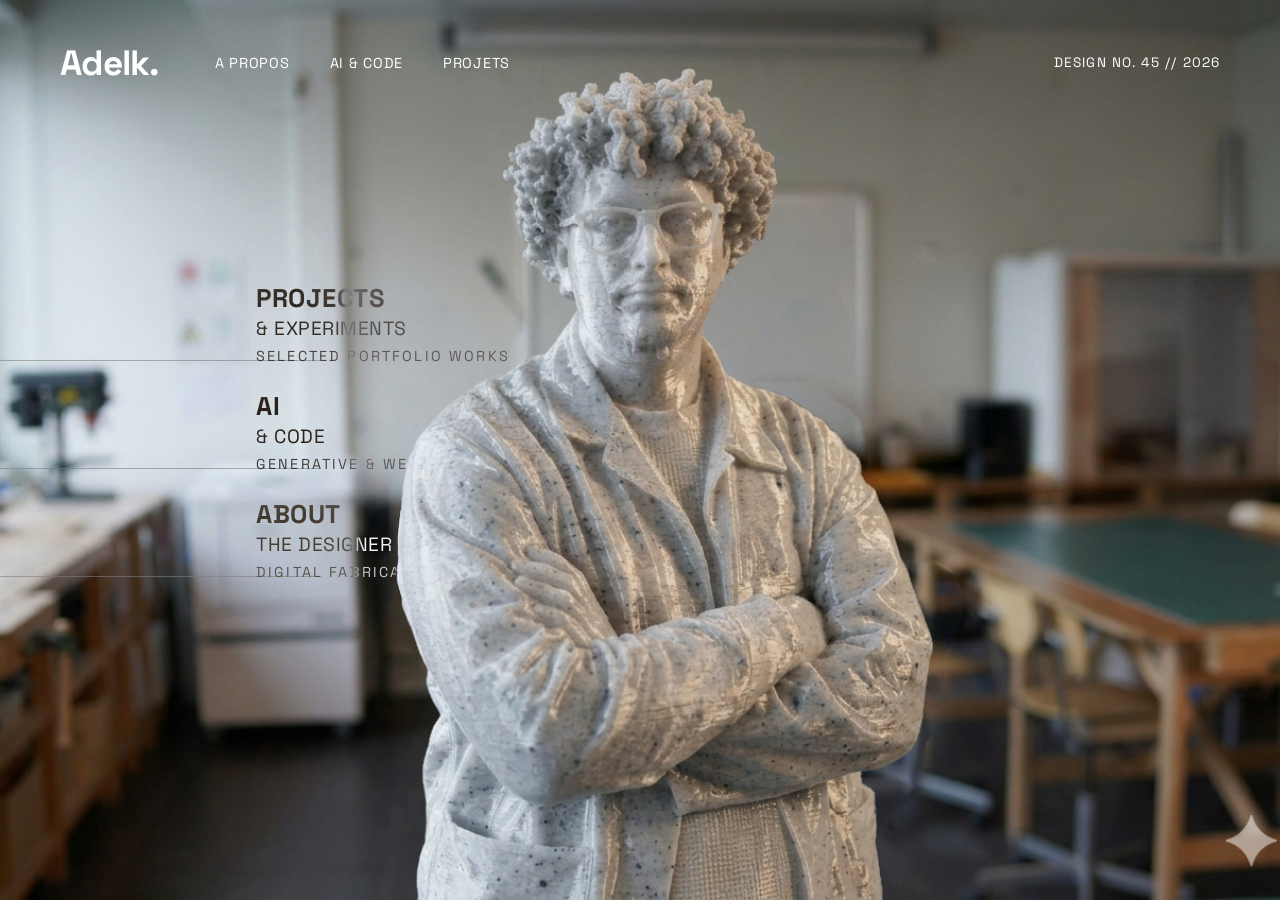
==== commit d4a53926: "Translate nav links to French and add AK SVG favicon" ====
--- a/index.html
+++ b/index.html
@@ -5,6 +5,7 @@
     <meta charset="UTF-8">
     <meta name="viewport" content="width=device-width, initial-scale=1.0">
     <title>Adelk. - DESIGN NO. 45 // 2025</title>
+    <link rel="icon" type="image/svg+xml" href="assets/favicon.svg">
     <link rel="stylesheet" href="style.css">
     <link rel="preconnect" href="https://fonts.googleapis.com">
     <link rel="preconnect" href="https://fonts.gstatic.com" crossorigin>
@@ -33,9 +34,9 @@
         <div class="header-left">
             <a href="index.html" class="logo" style="text-decoration:none; color:inherit;">Adelk.</a>
             <nav class="nav-links">
-                <a href="about.html">About</a>
+                <a href="about.html">A propos</a>
                 <a href="ai.html" class="ai-hover-trigger">AI & CODE</a>
-                <a href="projects.html">Projects</a>
+                <a href="projects.html">Projets</a>
             </nav>
         </div>
         <div class="header-right">DESIGN NO. 45 // 2026</div>
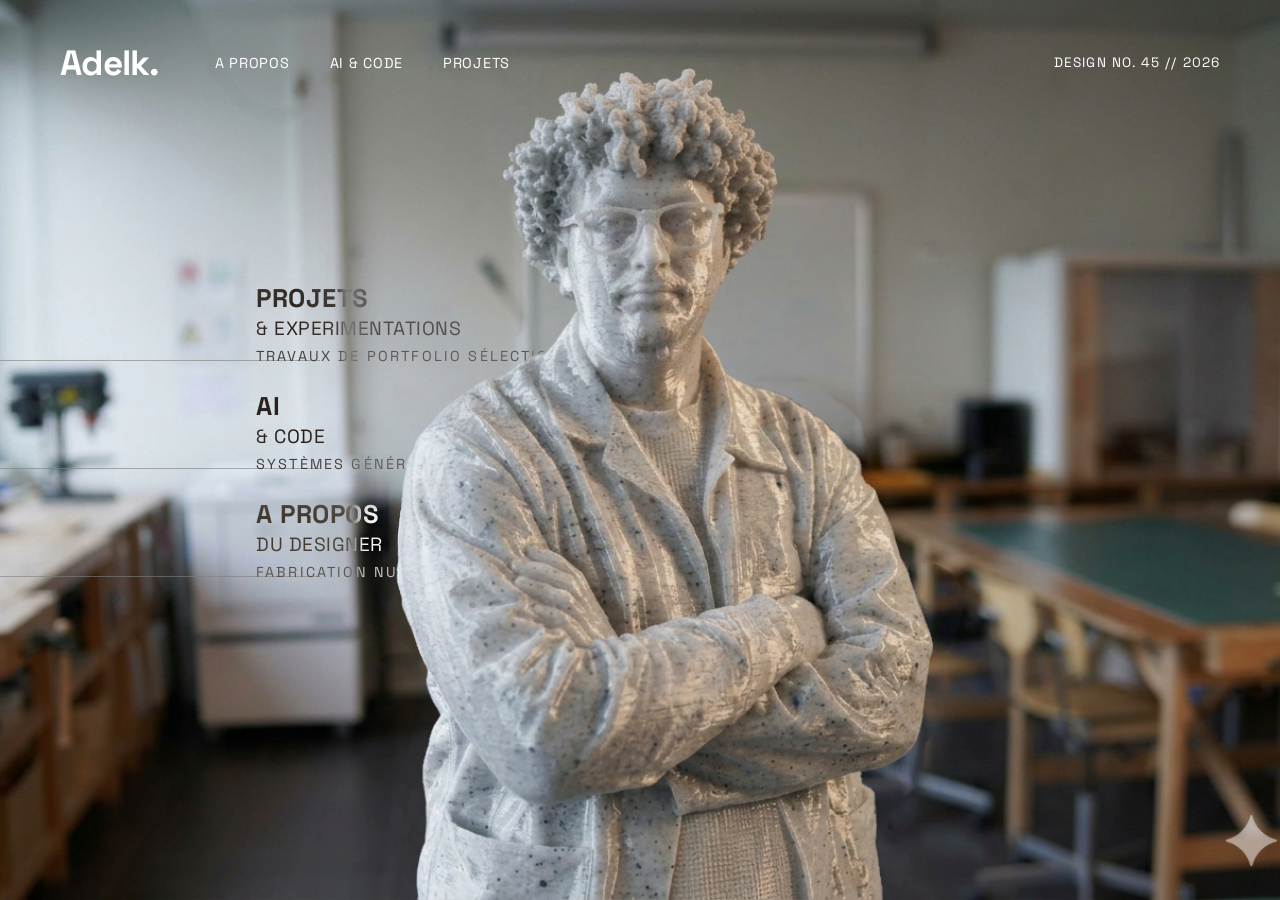
==== commit c58c5b47: "adding responsive" ====
--- a/index.html
+++ b/index.html
@@ -53,22 +53,22 @@
 
             <div class="info-block pos-1">
                 <a href="projects.html" class="clickable-info">
-                    <h2>PROJECTS<br><span>& EXPERIMENTS</span></h2>
-                    <p style="margin-top: 5px;">SELECTED PORTFOLIO WORKS</p>
+                    <h2>PROJETS<br><span>& EXPERIMENTATIONS</span></h2>
+                    <p style="margin-top: 5px;">TRAVAUX DE PORTFOLIO SÉLECTIONNÉS</p>
                 </a>
             </div>
 
             <div class="info-block pos-2">
                 <a href="ai.html" class="clickable-info ai-hover-trigger">
                     <h2>AI<br><span>& CODE</span></h2>
-                    <p style="margin-top: 5px;">GENERATIVE & WEB SYSTEMS</p>
+                    <p style="margin-top: 5px;">SYSTÈMES GÉNÉRATIFS & WEB</p>
                 </a>
             </div>
 
             <div class="info-block pos-3">
                 <a href="about.html" class="clickable-info">
-                    <h2>ABOUT<br><span>THE DESIGNER</span></h2>
-                    <p style="margin-top: 5px;">DIGITAL FABRICATION & CERAMICS</p>
+                    <h2>A PROPOS<br><span>DU DESIGNER</span></h2>
+                    <p style="margin-top: 5px;">FABRICATION NUMÉRIQUE & CÉRAMIQUE</p>
                 </a>
             </div>
         </div>
--- a/style.css
+++ b/style.css
@@ -14,7 +14,7 @@
     background-size: cover;
     background-position: center;
     background-repeat: no-repeat;
-    height: 100vh;
+    min-height: 100vh;
     width: 100vw;
 }
 
@@ -1097,12 +1097,16 @@
 @media (max-width: 900px) {
     .markdown-body .detail-block,
     .markdown-body .detail-block:nth-child(even) {
-        flex-direction: column;
-        gap: 40px;
-    }
-    
+        flex-direction: column !important;
+        gap: 40px !important;
+        margin: 50px 0 !important;
+    }
+    
+    .markdown-body .detail-text,
     .markdown-body .detail-image {
-        max-width: 100%;
+        flex: none !important;
+        width: 100% !important;
+        max-width: 100% !important;
     }
 }
 
@@ -1347,3 +1351,184 @@
         padding: 0 20px !important;
     }
 }
+
+/* ==========================================
+   Comprehensive Mobile Responsiveness Fixes
+   ========================================== */
+@media (max-width: 768px) {
+    /* Header & Navigation */
+    .header-right {
+        display: none !important;
+    }
+    
+    .header {
+        padding: 15px 20px !important;
+        flex-direction: row !important;
+        justify-content: space-between !important;
+        align-items: center !important;
+        gap: 0 !important;
+    }
+    
+    .header-left {
+        flex-direction: row !important;
+        justify-content: space-between !important;
+        width: 100% !important;
+        gap: 0 !important;
+    }
+    
+    .logo {
+        font-size: 1.4rem !important;
+    }
+    
+    .nav-links {
+        gap: 1.2rem !important;
+    }
+    
+    .nav-links a {
+        font-size: 0.8rem !important;
+    }
+
+    /* Home Page (index.html) */
+    .home-subject-container {
+        height: 45vh !important;
+        opacity: 0.2 !important;
+        bottom: 0 !important;
+    }
+    
+    .info-container {
+        position: relative !important;
+        height: auto !important;
+        width: 100% !important;
+        display: flex !important;
+        flex-direction: column !important;
+        padding: 95px 20px 40px !important;
+        gap: 20px !important;
+        box-sizing: border-box !important;
+        pointer-events: auto !important;
+        mix-blend-mode: normal !important;
+    }
+    
+    .info-block {
+        position: relative !important;
+        left: 0 !important;
+        top: 0 !important;
+        transform: none !important;
+        width: 100% !important;
+        background: rgba(11, 12, 16, 0.7) !important;
+        backdrop-filter: blur(10px);
+        -webkit-backdrop-filter: blur(10px);
+        padding: 24px 20px !important;
+        border: 1px solid rgba(255, 255, 255, 0.08) !important;
+        border-radius: 8px !important;
+        box-sizing: border-box !important;
+    }
+
+    .info-block h2 {
+        font-size: 1.35rem !important;
+    }
+
+    .info-block h2 span {
+        font-size: 1.0rem !important;
+    }
+
+    .info-block p {
+        font-size: 0.75rem !important;
+        opacity: 0.7;
+    }
+    
+    .blueprint-line {
+        display: none !important;
+    }
+    
+    .giant-outline {
+        font-size: 70vh !important;
+        opacity: 0.06 !important;
+    }
+
+    /* Projects Showcase (projects.html) */
+    .hero-showcase {
+        flex-direction: column !important;
+        justify-content: center !important;
+        align-items: center !important;
+        text-align: center !important;
+        padding: 90px 20px 60px !important;
+        min-height: 100vh !important;
+    }
+    
+    .hero-left {
+        flex: 0 0 100% !important;
+        width: 100% !important;
+        max-width: 100% !important;
+        align-items: center !important;
+        text-align: center !important;
+        padding-bottom: 0 !important;
+    }
+    
+    .project-index-large {
+        font-size: 1.0rem !important;
+        margin-bottom: 10px !important;
+    }
+    
+    .project-title-large {
+        font-size: 2.4rem !important;
+        margin-bottom: 15px !important;
+        line-height: 1.0 !important;
+    }
+    
+    .project-excerpt-large {
+        font-size: 0.95rem !important;
+        margin: 0 auto 25px !important;
+        text-align: center !important;
+        max-width: 100% !important;
+    }
+    
+    .hero-socials {
+        position: relative !important;
+        left: 0 !important;
+        top: 0 !important;
+        transform: none !important;
+        flex-direction: row !important;
+        justify-content: center !important;
+        margin-top: 15px !important;
+        margin-bottom: 25px !important;
+        gap: 20px !important;
+    }
+    
+    .hero-socials a {
+        writing-mode: horizontal-tb !important;
+        transform: none !important;
+        font-size: 0.75rem !important;
+    }
+    
+    .hero-dots-wrapper {
+        bottom: 20px !important;
+        gap: 20px !important;
+    }
+
+    /* About Page (about.html) */
+    .about-scroll {
+        padding: 0 20px !important;
+    }
+    
+    .about-grid {
+        gap: 35px !important;
+    }
+    
+    .about-right h3 {
+        font-size: 1.25rem !important;
+        margin-bottom: 20px !important;
+    }
+
+    /* Stack job titles and dates on mobile */
+    .about-right div[style*="display: flex"] {
+        flex-direction: column !important;
+        align-items: flex-start !important;
+        gap: 5px !important;
+    }
+    
+    .main-image-wrapper {
+        width: 100vw !important;
+        height: 100vh !important;
+        position: fixed !important;
+    }
+}
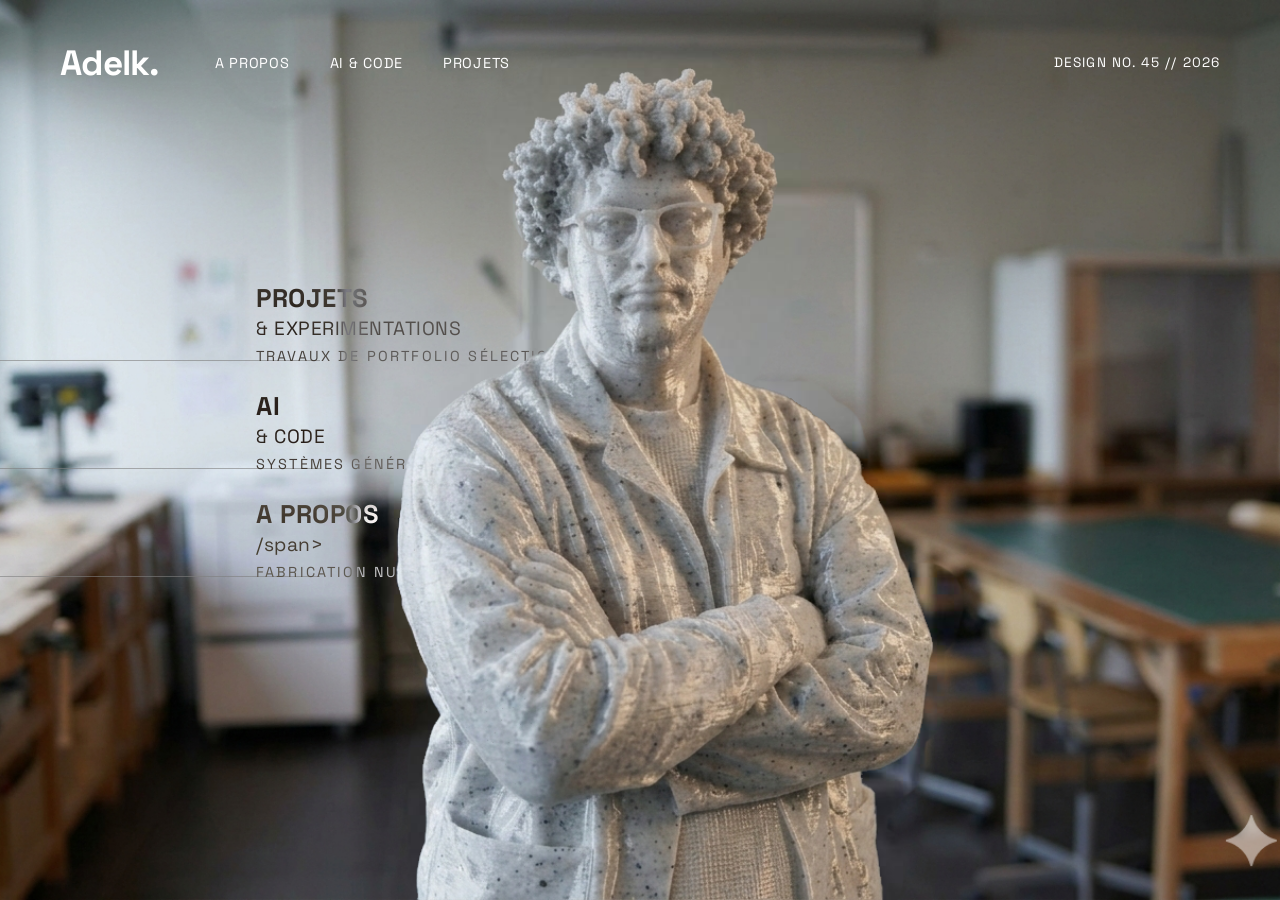
==== commit c0f59753: "Fix typo in 'A PROPOS' heading" ====
--- a/index.html
+++ b/index.html
@@ -67,7 +67,7 @@
 
             <div class="info-block pos-3">
                 <a href="about.html" class="clickable-info">
-                    <h2>A PROPOS<br><span>DU DESIGNER</span></h2>
+                    <h2>A PROPOS<br><span>/span></h2>
                     <p style="margin-top: 5px;">FABRICATION NUMÉRIQUE & CÉRAMIQUE</p>
                 </a>
             </div>
@@ -103,4 +103,4 @@
     </script>
 </body>
 
-</html>+</html>
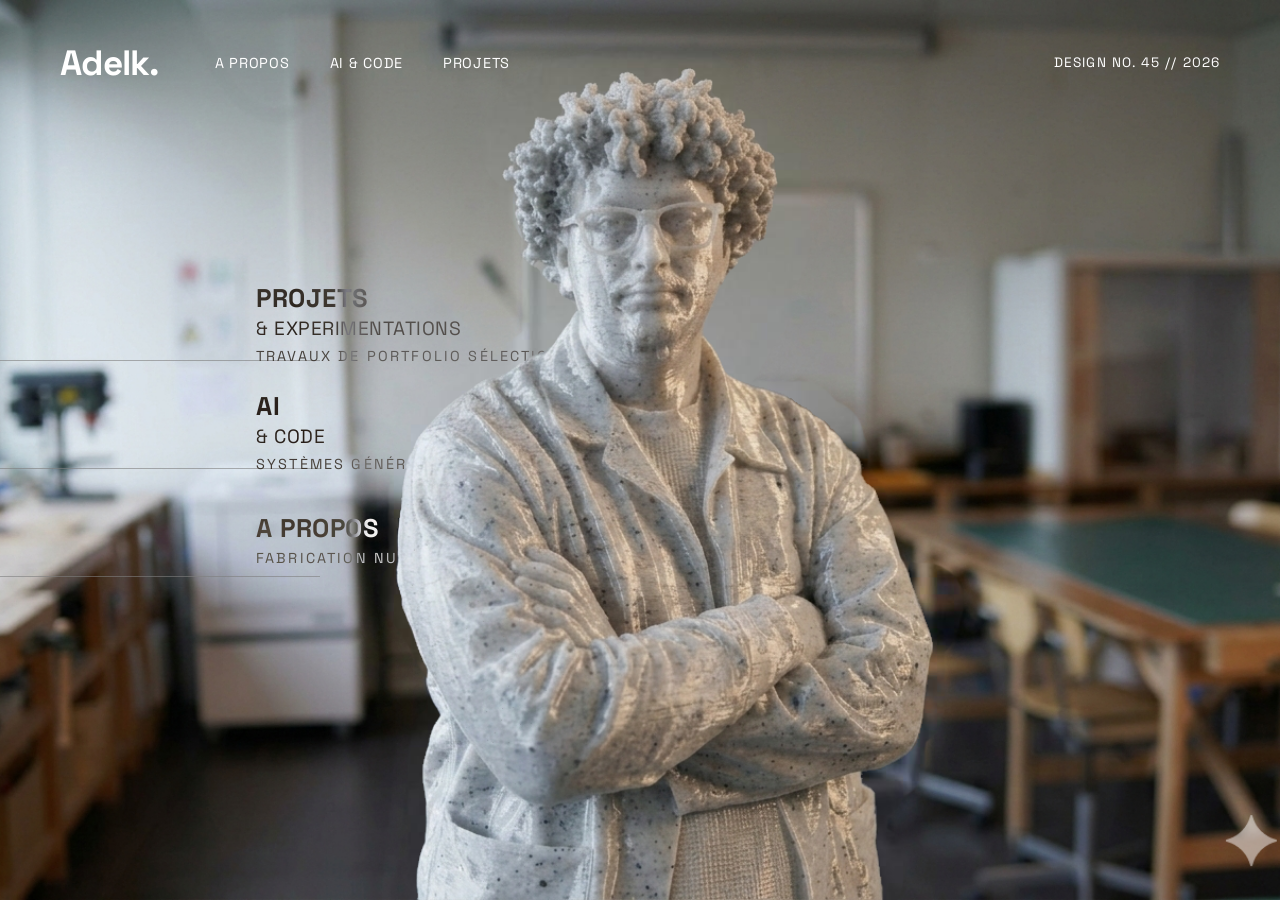
==== commit e5638389: "Update index.html" ====
--- a/index.html
+++ b/index.html
@@ -67,7 +67,7 @@
 
             <div class="info-block pos-3">
                 <a href="about.html" class="clickable-info">
-                    <h2>A PROPOS<br><span>/span></h2>
+                    <h2>A PROPOS<br></h2>
                     <p style="margin-top: 5px;">FABRICATION NUMÉRIQUE & CÉRAMIQUE</p>
                 </a>
             </div>
